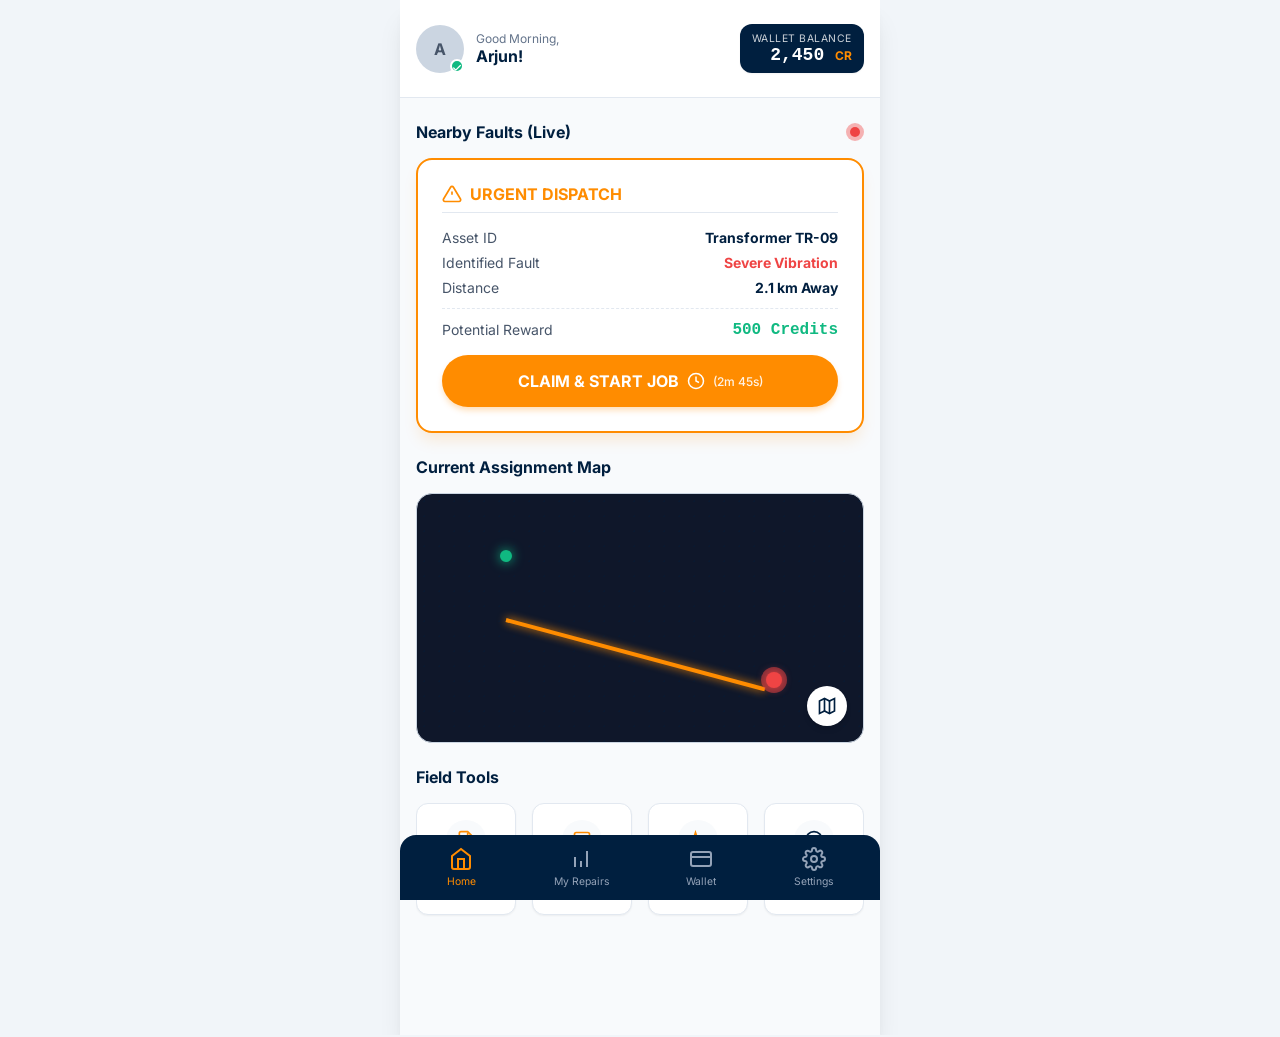
==== mechanic-app.html @ 63beb692 "Initial commit" ====
<!DOCTYPE html>
<html lang="en">
<head>
    <meta charset="UTF-8">
    <meta name="viewport" content="width=device-width, initial-scale=1.0, maximum-scale=1.0, user-scalable=no">
    <title>FixNation | Mechanic App</title>
    <link rel="preconnect" href="https://fonts.googleapis.com">
    <link rel="preconnect" href="https://fonts.gstatic.com" crossorigin>
    <link href="https://fonts.googleapis.com/css2?family=Inter:wght@300;400;500;600;700&display=swap" rel="stylesheet">
    <link rel="stylesheet" href="styles.css">
</head>
<body class="mechanic-body">

    <div class="mobile-container">
        
        <!-- Toast Container -->
        <div id="toast-container" class="toast-container"></div>

        <!-- HEADER -->
        <header class="mech-header">
            <div class="mech-profile-area">
                <div class="mech-avatar">
                    A
                    <div class="mech-badge"><svg viewBox="0 0 24 24" width="10" height="10" stroke="white" stroke-width="3" fill="none" stroke-linecap="round" stroke-linejoin="round" style="display:block; margin: 2px auto;"><polyline points="20 6 9 17 4 12"></polyline></svg></div>
                </div>
                <div class="mech-greeting">
                    <span style="font-size:0.75rem; color:var(--color-gray-500);">Good Morning,</span>
                    <strong style="color:var(--color-navy); font-size:1rem;">Arjun!</strong>
                </div>
            </div>
            
            <div class="mech-wallet">
                <span style="font-size:0.65rem; opacity:0.8; text-transform:uppercase; letter-spacing:0.05em;">Wallet Balance</span>
                <strong style="font-size:1.125rem; font-family:monospace;">2,450 <span style="font-size:0.75rem; color:var(--color-orange);">CR</span></strong>
            </div>
        </header>

        <!-- VIEW: HOME (Feed & Map) -->
        <div id="view-Home" class="app-view active">
            <!-- AVAILABLE JOBS FEED -->
            <section class="mech-section">
                <h2 class="section-title" style="display:flex; justify-content:space-between; align-items:center;">
                    Nearby Faults (Live)
                    <span class="pulse-ring" style="width:10px; height:10px; margin-right:4px;"></span>
                </h2>
                
                <!-- ALERT CARD -->
                <div class="alert-card">
                    <div style="display:flex; align-items:center; gap:0.5rem; color:var(--color-orange); font-weight:700; margin-bottom:1rem; border-bottom:1px solid var(--color-gray-200); padding-bottom:0.5rem;">
                        <svg viewBox="0 0 24 24" width="20" height="20" fill="none" stroke="currentColor" stroke-width="2"><path d="M10.29 3.86L1.82 18a2 2 0 0 0 1.71 3h16.94a2 2 0 0 0 1.71-3L13.71 3.86a2 2 0 0 0-3.42 0z"></path><line x1="12" y1="9" x2="12" y2="13"></line><line x1="12" y1="17" x2="12.01" y2="17"></line></svg>
                        URGENT DISPATCH
                    </div>

                    <div class="alert-row">
                        <span>Asset ID</span>
                        <strong>Transformer TR-09</strong>
                    </div>
                    <div class="alert-row">
                        <span>Identified Fault</span>
                        <strong style="color:#ef4444;">Severe Vibration</strong>
                    </div>
                    <div class="alert-row">
                        <span>Distance</span>
                        <strong>2.1 km Away</strong>
                    </div>
                    <div class="alert-row" style="margin-top:0.75rem; padding-top:0.75rem; border-top:1px dashed var(--color-gray-200);">
                        <span>Potential Reward</span>
                        <strong style="color:#10b981; font-size:1rem; font-family:monospace;">500 Credits</strong>
                    </div>

                    <button class="btn-cta-large" id="btn-claim">
                        <span id="claim-text">CLAIM & START JOB</span>
                        <svg viewBox="0 0 24 24" width="18" height="18" fill="none" stroke="currentColor" stroke-width="2" id="claim-icon"><circle cx="12" cy="12" r="10"></circle><polyline points="12 6 12 12 16 14"></polyline></svg>
                        <span style="font-size:0.75rem; font-weight:500; opacity:0.9;" id="job-timer">(2m 45s)</span>
                    </button>
                </div>
            </section>

            <!-- NAVIGATION & TRACKING -->
            <section class="mech-section" style="padding-top:0;">
                <h2 class="section-title">Current Assignment Map</h2>
                <div class="route-map-widget">
                    <div class="map-bg" style="position:absolute; width:100%; height:100%; background: radial-gradient(var(--color-navy) 1px, transparent 1px); background-size:15px 15px; opacity:0.3;"></div>
                    
                    <div class="route-line" id="map-route-line"></div>
                    
                    <!-- Mechanic Location -->
                    <div class="pin dot-green" id="mech-location" style="top:25%; left:20%; width:12px; height:12px; box-shadow:0 0 12px #10b981;"></div>
                    <!-- Transformer Location -->
                    <div class="pin dot-red-pulse" style="top:75%; left:80%; width:16px; height:16px;"></div>

                    <a href="https://maps.google.com/?q=28.7041,77.1025" target="_blank" class="open-maps-btn" title="Open in Google Maps">
                        <svg viewBox="0 0 24 24" width="20" height="20" fill="none" stroke="var(--color-navy)" stroke-width="2"><polygon points="3 6 9 3 15 6 21 3 21 18 15 21 9 18 3 21"></polygon><line x1="9" y1="3" x2="9" y2="18"></line><line x1="15" y1="6" x2="15" y2="21"></line></svg>
                    </a>
                </div>
            </section>

            <!-- VERIFICATION TOOLS -->
            <section class="mech-section" style="padding-top:0;">
                <h2 class="section-title">Field Tools</h2>
                <div class="tools-scroll">
                    
                    <div class="tool-item">
                        <div class="tool-icon">
                            <svg viewBox="0 0 24 24" width="20" height="20" fill="none" stroke="currentColor" stroke-width="2"><path d="M14 2H6a2 2 0 0 0-2 2v16c0 1.1.9 2 2 2h12a2 2 0 0 0 2-2V8l-6-6z"></path><path d="M14 3v5h5M16 13H8M16 17H8M10 9H8"></path></svg>
                        </div>
                        Safety<br>Checklist
                    </div>

                    <div class="tool-item">
                        <div class="tool-icon">
                            <svg viewBox="0 0 24 24" width="20" height="20" fill="none" stroke="currentColor" stroke-width="2"><rect x="3" y="3" width="18" height="18" rx="2"></rect><circle cx="8.5" cy="8.5" r="1.5"></circle><path d="M20.4 14.5L16 10 4 20"></path></svg>
                        </div>
                        Upload<br>Photo
                    </div>

                    <div class="tool-item">
                        <div class="tool-icon">
                            <svg viewBox="0 0 24 24" width="20" height="20" fill="none" stroke="currentColor" stroke-width="2"><polyline points="22 12 18 12 15 21 9 3 6 12 2 12"></polyline></svg>
                        </div>
                        Sync<br>Sensor
                    </div>

                    <div class="tool-item">
                        <div class="tool-icon" style="color:var(--color-navy);">
                            <svg viewBox="0 0 24 24" width="20" height="20" fill="none" stroke="currentColor" stroke-width="2"><circle cx="12" cy="12" r="10"></circle><path d="M9.09 9a3 3 0 0 1 5.83 1c0 2-3 3-3 3"></path><line x1="12" y1="17" x2="12.01" y2="17"></line></svg>
                        </div>
                        Live<br>Support
                    </div>

                </div>
            </section>
        </div>

        <!-- VIEW: MY REPAIRS -->
        <div id="view-Repairs" class="app-view mech-section">
            <h2 class="section-title">Repair History</h2>
            <div class="mock-history-item">
                <div class="alert-row"><strong>TR-05 Maintenance</strong> <span style="color:#10b981;">Completed</span></div>
                <div style="font-size:0.75rem; color:var(--color-gray-500); margin-top:0.5rem;">Yesterday, 2:30 PM</div>
            </div>
            <div class="mock-history-item">
                <div class="alert-row"><strong>TR-11 Calibration</strong> <span style="color:#10b981;">Completed</span></div>
                <div style="font-size:0.75rem; color:var(--color-gray-500); margin-top:0.5rem;">Oct 12, 10:15 AM</div>
            </div>
            <div style="text-align:center; padding:2rem; color:var(--color-gray-400); font-size:0.875rem;">End of history</div>
        </div>

        <!-- VIEW: WALLET -->
        <div id="view-Wallet" class="app-view mech-section">
            <h2 class="section-title">Earnings Ledger</h2>
            <div class="fin-card fin-card-navy" style="margin-bottom:1.5rem;">
                <div class="fin-title">Available Credits</div>
                <div class="fin-value">2,450</div>
                <button class="btn-pay" style="margin-top:1rem; width:100%;">REDEEM TO BANK</button>
            </div>
            <div class="alert-card" style="padding:1rem; border:1px solid var(--color-gray-200); animation:none; box-shadow:none;">
                <div class="alert-row"><span>Pending Payout</span> <strong>500 CR</strong></div>
                <div class="alert-row"><span>Total Earned (YTD)</span> <strong>14,200 CR</strong></div>
            </div>
        </div>

        <!-- VIEW: SETTINGS -->
        <div id="view-Settings" class="app-view mech-section">
            <h2 class="section-title">Account Settings</h2>
            <div style="background:white; border-radius:var(--radius-md); padding:1rem; border:1px solid var(--color-gray-200); display:flex; flex-direction:column; gap:1rem;">
                <div style="display:flex; justify-content:space-between; align-items:center;">
                    <span style="font-size:0.875rem; font-weight:600;">Push Notifications</span>
                    <input type="checkbox" checked style="width:1.25rem; height:1.25rem;">
                </div>
                <div style="display:flex; justify-content:space-between; align-items:center;">
                    <span style="font-size:0.875rem; font-weight:600;">Location Tracking (Live)</span>
                    <input type="checkbox" checked style="width:1.25rem; height:1.25rem;">
                </div>
                <a href="index.html" style="color:#ef4444; font-size:0.875rem; font-weight:600; text-decoration:none; margin-top:1rem; display:block; text-align:center;">Sign Out</a>
            </div>
        </div>

        <!-- BOTTOM NAVIGATION -->
        <nav class="bottom-nav" id="bottomNav">
            <a href="#" class="b-nav-item active" data-tab="Home">
                <svg viewBox="0 0 24 24" fill="none" stroke="currentColor" stroke-width="2"><path d="M3 9l9-7 9 7v11a2 2 0 0 1-2 2H5a2 2 0 0 1-2-2z"></path><polyline points="9 22 9 12 15 12 15 22"></polyline></svg>
                Home
            </a>
            <a href="#" class="b-nav-item" data-tab="Repairs">
                <svg viewBox="0 0 24 24" fill="none" stroke="currentColor" stroke-width="2"><path d="M12 20v-6M6 20V10M18 20V4"></path></svg>
                My Repairs
            </a>
            <a href="#" class="b-nav-item" data-tab="Wallet">
                <svg viewBox="0 0 24 24" fill="none" stroke="currentColor" stroke-width="2"><rect x="2" y="5" width="20" height="14" rx="2"></rect><line x1="2" y1="10" x2="22" y2="10"></line></svg>
                Wallet
            </a>
            <a href="#" class="b-nav-item" data-tab="Settings">
                <svg viewBox="0 0 24 24" fill="none" stroke="currentColor" stroke-width="2"><circle cx="12" cy="12" r="3"></circle><path d="M19.4 15a1.65 1.65 0 0 0 .33 1.82l.06.06a2 2 0 0 1 0 2.83 2 2 0 0 1-2.83 0l-.06-.06a1.65 1.65 0 0 0-1.82-.33 1.65 1.65 0 0 0-1 1.51V21a2 2 0 0 1-2 2 2 2 0 0 1-2-2v-.09A1.65 1.65 0 0 0 9 19.4a1.65 1.65 0 0 0-1.82.33l-.06.06a2 2 0 0 1-2.83 0 2 2 0 0 1 0-2.83l.06-.06a1.65 1.65 0 0 0 .33-1.82 1.65 1.65 0 0 0-1.51-1H3a2 2 0 0 1-2-2 2 2 0 0 1 2-2h.09A1.65 1.65 0 0 0 4.6 9a1.65 1.65 0 0 0-.33-1.82l-.06-.06a2 2 0 0 1 0-2.83 2 2 0 0 1 2.83 0l.06.06a1.65 1.65 0 0 0 1.82.33H9a1.65 1.65 0 0 0 1-1.51V3a2 2 0 0 1 2-2 2 2 0 0 1 2 2v.09a1.65 1.65 0 0 0 1 1.51 1.65 1.65 0 0 0 1.82-.33l.06-.06a2 2 0 0 1 2.83 0 2 2 0 0 1 0 2.83l-.06.06a1.65 1.65 0 0 0-.33 1.82V9a1.65 1.65 0 0 0 1.51 1H21a2 2 0 0 1 2 2 2 2 0 0 1-2 2h-.09a1.65 1.65 0 0 0-1.51 1z"></path></svg>
                Settings
            </a>
        </nav>
    </div>

    <script>
        document.addEventListener('DOMContentLoaded', () => {

            // Toast Function
            const toastContainer = document.getElementById('toast-container');
            function showToast(message, isSuccess = false) {
                const toast = document.createElement('div');
                toast.className = 'toast';
                
                const icon = isSuccess 
                    ? '<svg viewBox="0 0 24 24" width="20" height="20" fill="none" stroke="#10b981" stroke-width="2"><polyline points="20 6 9 17 4 12"></polyline></svg>'
                    : '<svg viewBox="0 0 24 24" width="20" height="20" fill="none" stroke="var(--color-orange)" stroke-width="2"><circle cx="12" cy="12" r="10"></circle><line x1="12" y1="8" x2="12" y2="12"></line><line x1="12" y1="16" x2="12.01" y2="16"></line></svg>';
                
                toast.innerHTML = icon + `<span>${message}</span>`;
                toastContainer.appendChild(toast);
                
                // Remove after 3 seconds
                setTimeout(() => {
                    toast.style.opacity = '0';
                    toast.style.transform = 'translateY(-20px)';
                    toast.style.transition = 'all 0.3s ease';
                    setTimeout(() => toast.remove(), 300);
                }, 3000);
            }
            
            // 1. Claim Job Animation Logic
            const btnClaim = document.getElementById('btn-claim');
            const alertCard = document.querySelector('.alert-card');
            const routeLine = document.getElementById('map-route-line');
            const mechDot = document.getElementById('mech-location');
            
            if(btnClaim) {
                btnClaim.addEventListener('click', () => {
                    // Stop double clicks
                    if(btnClaim.disabled) return;
                    btnClaim.disabled = true;

                    // Update Button UI
                    document.getElementById('claim-text').textContent = "EN ROUTE TO JOB";
                    document.getElementById('job-timer').style.display = 'none';
                    document.getElementById('claim-icon').innerHTML = '<circle cx="12" cy="12" r="10"></circle><polyline points="12 16 16 12 22 8"></polyline><line x1="8" y1="12" x2="12" y2="16"></line>';
                    
                    btnClaim.style.background = '#10b981';
                    btnClaim.style.boxShadow = '0 4px 6px -1px rgba(16, 185, 129, 0.3)';
                    
                    // Kill card pulse
                    alertCard.style.animation = 'none';
                    alertCard.style.borderColor = '#10b981';
                    
                    // START MAP ANIMATION
                    routeLine.classList.add('enroute');
                    mechDot.classList.add('enroute');

                    showToast('Job Dispatched! Route plotted to TR-09.', true);
                });
            }

            // 2. Field Tools (Toast interactions instead of alert)
            const toolItems = document.querySelectorAll('.tool-item');
            const toolActions = [
                'Opening Safety Checklist Module...',
                'Camera initialized. Ready for proof capture.',
                'Syncing sensor data... Connection stable.',
                'Connecting to Live Agent Support via radio...'
            ];
            
            toolItems.forEach((item, index) => {
                // Remove old inline onclicks if any just to be safe
                item.removeAttribute('onclick'); 
                item.addEventListener('click', () => {
                    showToast(toolActions[index]);
                });
            });

            // 3. View Routing (Bottom Nav)
            const navItems = document.querySelectorAll('.b-nav-item');
            const views = document.querySelectorAll('.app-view');
            
            navItems.forEach(item => {
                item.addEventListener('click', (e) => {
                    e.preventDefault();
                    
                    // Toggle Nav Icons
                    navItems.forEach(n => n.classList.remove('active'));
                    item.classList.add('active');
                    
                    // Toggle App Views
                    const tabName = item.getAttribute('data-tab');
                    views.forEach(view => {
                        view.classList.remove('active');
                        if (view.id === `view-${tabName}`) {
                            view.classList.add('active');
                        }
                    });
                });
            });
        });
    </script>
</body>
</html>
---- styles.css ----
:root {
    /* Brand Colors */
    --color-orange: #FF8C00;
    --color-orange-hover: #e07b00;
    --color-navy: #001F3F;
    --color-navy-hover: #00152a;
    
    /* Grays */
    --color-white: #ffffff;
    --color-gray-50: #f8fafc;
    --color-gray-100: #f1f5f9;
    --color-gray-200: #e2e8f0;
    --color-gray-300: #cbd5e1;
    --color-gray-400: #94a3b8;
    --color-gray-500: #64748b;
    --color-gray-600: #475569;
    --color-gray-800: #1e293b;
    --color-gray-900: #0f172a;

    /* Shadows & Effects */
    --shadow-sm: 0 1px 2px 0 rgb(0 0 0 / 0.05);
    --shadow-md: 0 4px 6px -1px rgb(0 0 0 / 0.1), 0 2px 4px -2px rgb(0 0 0 / 0.1);
    --shadow-lg: 0 10px 15px -3px rgb(0 0 0 / 0.1), 0 4px 6px -4px rgb(0 0 0 / 0.1);
    --shadow-xl: 0 20px 25px -5px rgb(0 0 0 / 0.1), 0 8px 10px -6px rgb(0 0 0 / 0.1);
    --card-shadow: 0 25px 50px -12px rgb(0 0 0 / 0.25);
    
    /* Layout */
    --radius-sm: 0.375rem;
    --radius-md: 0.5rem;
    --radius-lg: 0.75rem;
    --radius-xl: 1rem;
    --radius-2xl: 1.5rem;
}

* {
    margin: 0;
    padding: 0;
    box-sizing: border-box;
    font-family: 'Inter', -apple-system, BlinkMacSystemFont, "Segoe UI", Roboto, Helvetica, Arial, sans-serif;
}

body {
    background-color: var(--color-gray-50);
    color: var(--color-gray-800);
    min-height: 100vh;
    display: flex;
    flex-direction: column;
    overflow-x: hidden;
}

/* Base64 subtle grid background */
.background-grid {
    position: fixed;
    top: 0;
    left: 0;
    width: 100vw;
    height: 100vh;
    z-index: -1;
    opacity: 0.4;
    background-image: url("data:image/svg+xml,%3Csvg width='40' height='40' viewBox='0 0 40 40' xmlns='http://www.w3.org/2000/svg'%3E%3Cpath d='M0 0h40v40H0V0zm20 20h20v20H20V20zM0 20h20v20H0V20zM20 0h20v20H20V0zM0 0h20v20H0V0z' fill='%23e2e8f0' fill-opacity='0.4' fill-rule='evenodd'/%3E%3C/svg%3E");
    background-size: 40px 40px;
}

/* Circuit pattern overlay */
.background-grid::after {
    content: '';
    position: absolute;
    top: 0;
    left: 0;
    width: 100%;
    height: 100%;
    background: radial-gradient(circle at 15% 50%, rgba(255, 140, 0, 0.05), transparent 25%),
                radial-gradient(circle at 85% 30%, rgba(0, 31, 63, 0.05), transparent 25%);
    z-index: 0;
}

/* ======== HEADER ======== */
.header {
    display: flex;
    justify-content: space-between;
    align-items: center;
    padding: 1.5rem 3rem;
    margin-bottom: 2rem;
}

.brand {
    display: flex;
    align-items: center;
    gap: 0.75rem;
}

.brand-logo {
    width: 32px;
    height: 32px;
    color: var(--color-orange);
}

.brand-text {
    font-size: 1.5rem;
    font-weight: 700;
    color: var(--color-navy);
    letter-spacing: -0.025em;
}

.header-actions {
    display: flex;
    align-items: center;
}

.notification-badge {
    display: flex;
    align-items: center;
    gap: 0.5rem;
    background: var(--color-white);
    padding: 0.5rem 1rem;
    border-radius: 9999px;
    box-shadow: var(--shadow-sm);
    border: 1px solid var(--color-gray-200);
    font-size: 0.875rem;
    font-weight: 600;
    color: var(--color-navy);
    cursor: default;
    transition: all 0.2s ease;
}

.notification-badge:hover {
    box-shadow: var(--shadow-md);
    transform: translateY(-1px);
}

.notification-badge svg {
    width: 18px;
    height: 18px;
    color: var(--color-gray-500);
}

.badge-count {
    background: var(--color-orange);
    color: white;
    padding: 0.125rem 0.5rem;
    border-radius: 9999px;
    font-size: 0.75rem;
    font-weight: 700;
}

.hidden {
    display: none !important;
}

/* ======== MAIN CONTENT LAYER ======== */
.main-container {
    flex: 1;
    display: flex;
    align-items: center;
    justify-content: center;
    padding: 0 1rem 4rem 1rem;
}

/* ======== CARD COMPONENT ======== */
.access-card {
    background: var(--color-white);
    width: 100%;
    max-width: 480px;
    border-radius: var(--radius-2xl);
    box-shadow: var(--card-shadow);
    padding: 2.5rem;
    position: relative;
    overflow: hidden;
    border: 1px solid rgba(255, 255, 255, 0.5);
}

/* Topp decorative bar */
.access-card::before {
    content: '';
    position: absolute;
    top: 0;
    left: 0;
    width: 100%;
    height: 4px;
    background: linear-gradient(90deg, var(--color-navy) 0%, var(--color-orange) 100%);
}

/* ======== ROLE SELECTOR ======== */
.role-selector {
    display: flex;
    position: relative;
    background: var(--color-gray-100);
    border-radius: var(--radius-lg);
    padding: 0.375rem;
    margin-bottom: 2.5rem;
}

.role-selector input[type="radio"] {
    display: none;
}

.role-option {
    flex: 1;
    text-align: center;
    padding: 0.625rem 1rem;
    font-size: 0.875rem;
    font-weight: 600;
    color: var(--color-gray-500);
    cursor: pointer;
    position: relative;
    z-index: 2;
    transition: color 0.3s ease;
}

.role-selector input[type="radio"]:checked + label {
    color: var(--color-navy);
}

.role-slider {
    position: absolute;
    top: 0.375rem;
    bottom: 0.375rem;
    width: calc(50% - 0.375rem);
    background: var(--color-white);
    border-radius: var(--radius-md);
    box-shadow: var(--shadow-sm);
    z-index: 1;
    transition: transform 0.3s cubic-bezier(0.4, 0, 0.2, 1);
}

#role-admin:checked ~ .role-slider {
    transform: translateX(0);
}

#role-mechanic:checked ~ .role-slider {
    transform: translateX(100%);
}

/* ======== VIEWS ======== */
.view-section {
    display: none;
    animation: fadeIn 0.4s ease forwards;
}

.view-section.active {
    display: block;
}

@keyframes fadeIn {
    from {
        opacity: 0;
        transform: translateY(10px);
    }
    to {
        opacity: 1;
        transform: translateY(0);
    }
}

.form-header {
    margin-bottom: 2rem;
    text-align: center;
    position: relative;
}

.form-header h2 {
    font-size: 1.5rem;
    font-weight: 700;
    color: var(--color-navy);
    margin-bottom: 0.5rem;
}

.form-header p {
    font-size: 0.875rem;
    color: var(--color-gray-500);
}

.btn-back {
    position: absolute;
    left: -0.5rem;
    top: 0;
    background: none;
    border: none;
    color: var(--color-gray-400);
    cursor: pointer;
    padding: 0.5rem;
    border-radius: var(--radius-md);
    transition: all 0.2s;
}

.btn-back:hover {
    background: var(--color-gray-100);
    color: var(--color-gray-700);
}

.btn-back svg {
    width: 20px;
    height: 20px;
}

/* ======== FORMS ======== */
.auth-form {
    display: flex;
    flex-direction: column;
    gap: 1.25rem;
}

.input-group {
    display: flex;
    flex-direction: column;
    gap: 0.375rem;
}

.input-row {
    display: flex;
    gap: 1rem;
}

.input-row .input-group {
    flex: 1;
}

label {
    font-size: 0.8125rem;
    font-weight: 600;
    color: var(--color-gray-700);
}

input[type="text"],
input[type="password"],
input[type="tel"] {
    width: 100%;
    padding: 0.75rem 1rem;
    border: 1px solid var(--color-gray-300);
    border-radius: var(--radius-md);
    font-size: 0.875rem;
    color: var(--color-gray-900);
    background: var(--color-white);
    transition: all 0.2s ease;
    outline: none;
}

input:focus {
    border-color: var(--color-orange);
    box-shadow: 0 0 0 3px rgba(255, 140, 0, 0.15);
}

input::placeholder {
    color: var(--color-gray-400);
}

.input-wrapper {
    position: relative;
    display: flex;
    align-items: center;
}

.input-icon {
    position: absolute;
    left: 1rem;
    width: 18px;
    height: 18px;
    color: var(--color-gray-400);
    pointer-events: none;
}

.input-wrapper input {
    padding-left: 2.75rem;
}

.form-options {
    display: flex;
    justify-content: space-between;
    align-items: center;
    margin-top: -0.25rem;
}

.text-link {
    font-size: 0.8125rem;
    font-weight: 500;
    color: var(--color-navy);
    text-decoration: none;
    transition: color 0.2s;
}

.text-link:hover {
    color: var(--color-orange);
    text-decoration: underline;
}

/* ======== BUTTONS ======== */
.btn-primary, .btn-secondary {
    width: 100%;
    padding: 0.875rem 1.5rem;
    border: none;
    border-radius: var(--radius-md);
    font-size: 1rem;
    font-weight: 600;
    cursor: pointer;
    transition: all 0.2s ease;
    display: flex;
    justify-content: center;
    align-items: center;
    outline: none;
    margin-top: 0.5rem;
}

.btn-primary {
    background-color: var(--color-orange);
    color: var(--color-white);
    box-shadow: 0 4px 6px -1px rgba(255, 140, 0, 0.2), 0 2px 4px -1px rgba(255, 140, 0, 0.1);
}

.btn-primary:hover, .btn-primary:focus {
    background-color: var(--color-orange-hover);
    transform: translateY(-1px);
    box-shadow: 0 6px 8px -1px rgba(255, 140, 0, 0.25), 0 4px 6px -1px rgba(255, 140, 0, 0.15);
}

.btn-secondary {
    background-color: var(--color-navy);
    color: var(--color-white);
    box-shadow: 0 4px 6px -1px rgba(0, 31, 63, 0.2), 0 2px 4px -1px rgba(0, 31, 63, 0.1);
}

.btn-secondary:hover, .btn-secondary:focus {
    background-color: var(--color-navy-hover);
    transform: translateY(-1px);
    box-shadow: 0 6px 8px -1px rgba(0, 31, 63, 0.25), 0 4px 6px -1px rgba(0, 31, 63, 0.15);
}

/* ======== NEW HERE SECTION ======== */
.new-here-section {
    margin-top: 2rem;
    text-align: center;
}

.divider {
    position: relative;
    text-align: center;
    margin-bottom: 1.5rem;
}

.divider::before {
    content: "";
    position: absolute;
    top: 50%;
    left: 0;
    width: 100%;
    height: 1px;
    background-color: var(--color-gray-200);
}

.divider span {
    position: relative;
    padding: 0 1rem;
    background-color: var(--color-white);
    color: var(--color-gray-500);
    font-size: 0.8125rem;
    font-weight: 500;
}

.btn-text {
    background: none;
    border: none;
    color: var(--color-navy);
    font-size: 0.875rem;
    font-weight: 600;
    cursor: pointer;
    transition: color 0.2s;
}

.btn-text:hover {
    color: var(--color-orange);
    text-decoration: underline;
}

/* ======== UPLOAD ZONE ======== */
.upload-zone {
    border: 2px dashed var(--color-gray-300);
    border-radius: var(--radius-md);
    padding: 1.5rem 1rem;
    text-align: center;
    background-color: var(--color-gray-50);
    position: relative;
    transition: all 0.2s ease;
    cursor: pointer;
}

.upload-zone:hover, .upload-zone.dragover {
    border-color: var(--color-orange);
    background-color: rgba(255, 140, 0, 0.02);
}

.upload-icon {
    width: 24px;
    height: 24px;
    color: var(--color-gray-400);
    margin-bottom: 0.5rem;
}

.upload-zone:hover .upload-icon {
    color: var(--color-orange);
}

.upload-text {
    font-size: 0.875rem;
    color: var(--color-gray-700);
    margin-bottom: 0.25rem;
}

.browse-link {
    color: var(--color-orange);
    font-weight: 600;
}

.upload-hint {
    font-size: 0.75rem;
    color: var(--color-gray-500);
}

.file-input {
    position: absolute;
    top: 0;
    left: 0;
    width: 100%;
    height: 100%;
    opacity: 0;
    cursor: pointer;
}

.file-list {
    list-style: none;
    margin-top: 0.5rem;
    padding: 0;
    display: flex;
    flex-direction: column;
    gap: 0.5rem;
}

.file-item {
    display: flex;
    align-items: center;
    justify-content: space-between;
    padding: 0.5rem 0.75rem;
    background-color: var(--color-gray-50);
    border: 1px solid var(--color-gray-200);
    border-radius: var(--radius-sm);
    font-size: 0.8125rem;
    color: var(--color-gray-700);
}

.file-item-remove {
    background: none;
    border: none;
    color: var(--color-gray-400);
    cursor: pointer;
}

.file-item-remove:hover {
    color: #ef4444; /* red */
}

/* ======== VERIFICATION BADGE ======== */
.verification-badge {
    display: flex;
    align-items: center;
    justify-content: center;
    gap: 0.5rem;
    background-color: rgba(0, 31, 63, 0.05);
    border-radius: var(--radius-sm);
    padding: 0.75rem;
    color: var(--color-navy);
    font-size: 0.8125rem;
    font-weight: 600;
}

.verification-badge svg {
    width: 16px;
    height: 16px;
    color: var(--color-navy);
}

/* RESPONSIVE */
@media (max-width: 640px) {
    .header {
        padding: 1rem;
        flex-direction: column;
        gap: 1rem;
    }
    
    .access-card {
        padding: 2rem 1.5rem;
        border-radius: var(--radius-xl);
    }
    
    .input-row {
        flex-direction: column;
        gap: 1.25rem;
    }
}

/* =========================================
   DASHBOARD SPECIFIC STYLES
   ========================================= */

.dashboard-body {
    display: flex;
    flex-direction: row;
    height: 100vh;
    overflow: hidden;
    background-color: var(--color-gray-100);
}

/* SIDEBAR */
.sidebar {
    width: 260px;
    background-color: var(--color-navy);
    color: var(--color-white);
    display: flex;
    flex-direction: column;
    flex-shrink: 0;
    z-index: 100;
}

.sidebar-brand {
    padding: 1.5rem;
    display: flex;
    align-items: center;
    gap: 0.75rem;
    border-bottom: 1px solid rgba(255, 255, 255, 0.1);
}

.sidebar-brand .brand-logo {
    color: var(--color-orange);
    width: 28px;
    height: 28px;
}

.brand-titles {
    display: flex;
    flex-direction: column;
}

.brand-titles .brand-text {
    font-size: 1.25rem;
    font-weight: 700;
    color: var(--color-white);
    line-height: 1.2;
}

.brand-titles .brand-sub {
    font-size: 0.7rem;
    font-weight: 500;
    color: var(--color-gray-400);
    text-transform: uppercase;
    letter-spacing: 0.05em;
}

.sidebar-nav {
    display: flex;
    flex-direction: column;
    padding: 1rem 0;
    flex: 1;
    overflow-y: auto;
}

.nav-item {
    display: flex;
    align-items: center;
    gap: 0.75rem;
    padding: 0.875rem 1.5rem;
    color: var(--color-gray-300);
    text-decoration: none;
    font-size: 0.875rem;
    font-weight: 500;
    transition: all 0.2s;
    border-left: 3px solid transparent;
}

.nav-item svg {
    width: 20px;
    height: 20px;
    opacity: 0.7;
}

.nav-item:hover {
    background-color: rgba(255, 255, 255, 0.05);
    color: var(--color-white);
}

.nav-item.active {
    background-color: rgba(255, 140, 0, 0.1);
    color: var(--color-white);
    border-left-color: var(--color-orange);
}

.nav-item.active svg {
    color: var(--color-orange);
    opacity: 1;
}

.nav-badge {
    margin-left: auto;
    background-color: var(--color-orange);
    color: var(--color-white);
    font-size: 0.7rem;
    font-weight: 700;
    padding: 0.125rem 0.5rem;
    border-radius: 9999px;
}

/* MAIN CONTENT */
.main-content {
    flex: 1;
    display: flex;
    flex-direction: column;
    overflow: hidden;
}

/* DASHBOARD HEADER */
.dash-header {
    height: 72px;
    background-color: var(--color-white);
    border-bottom: 1px solid var(--color-gray-200);
    display: flex;
    justify-content: space-between;
    align-items: center;
    padding: 0 2rem;
    flex-shrink: 0;
}

.search-bar {
    display: flex;
    align-items: center;
    gap: 0.5rem;
    background-color: var(--color-gray-100);
    padding: 0.5rem 1rem;
    border-radius: var(--radius-md);
    width: 320px;
}

.search-bar svg {
    width: 18px;
    height: 18px;
    color: var(--color-gray-500);
}

.search-bar input {
    border: none;
    background: transparent;
    width: 100%;
    outline: none;
    font-size: 0.875rem;
    color: var(--color-gray-900);
    padding: 0;
}

.header-tools {
    display: flex;
    align-items: center;
    gap: 1.5rem;
}

.dash-bell {
    position: relative;
    cursor: pointer;
    color: var(--color-gray-600);
}

.dash-bell svg {
    width: 20px;
    height: 20px;
}

.bell-dot {
    position: absolute;
    top: -2px;
    right: -2px;
    width: 8px;
    height: 8px;
    background-color: #ef4444;
    border-radius: 50%;
    border: 2px solid var(--color-white);
}

.admin-profile {
    display: flex;
    align-items: center;
    gap: 0.75rem;
    cursor: pointer;
}

.profile-icon {
    width: 32px;
    height: 32px;
    background-color: var(--color-orange);
    color: white;
    border-radius: 50%;
    display: flex;
    align-items: center;
    justify-content: center;
    font-weight: 700;
    font-size: 0.875rem;
}

.profile-name {
    font-size: 0.875rem;
    font-weight: 600;
    color: var(--color-navy);
}

/* SCROLL AREA */
.dashboard-scroll-area {
    flex: 1;
    overflow-y: auto;
    padding: 1.5rem 2rem;
    display: flex;
    flex-direction: column;
    gap: 1.5rem;
}

/* KPI GRID */
.kpi-grid {
    display: grid;
    grid-template-columns: repeat(4, 1fr);
    gap: 1.5rem;
}

.kpi-card {
    background-color: var(--color-white);
    border-radius: var(--radius-lg);
    padding: 1.5rem;
    box-shadow: var(--shadow-sm);
    border: 1px solid var(--color-gray-200);
    display: flex;
    flex-direction: column;
    justify-content: space-between;
}

.kpi-title {
    font-size: 0.875rem;
    font-weight: 600;
    color: var(--color-gray-500);
    margin-bottom: 0.75rem;
}

.kpi-value {
    font-size: 2rem;
    font-weight: 700;
    color: var(--color-navy);
    display: flex;
    align-items: baseline;
    gap: 0.75rem;
}

.kpi-trend {
    font-size: 0.75rem;
    font-weight: 600;
    color: #10b981;
    display: flex;
    align-items: center;
    gap: 0.25rem;
}

.kpi-trend svg {
    width: 14px;
    height: 14px;
}

.alert-kpi .kpi-value {
    color: #ef4444;
    position: relative;
    display: flex;
    align-items: center;
    gap: 0.5rem;
}

.pulse-ring {
    position: relative;
    width: 14px;
    height: 14px;
    background-color: #ef4444;
    border-radius: 50%;
    z-index: 2;
}

.pulse-ring::after {
    content: '';
    position: absolute;
    top: -4px;
    left: -4px;
    right: -4px;
    bottom: -4px;
    background-color: rgba(239, 68, 68, 0.4);
    border-radius: 50%;
    animation: pulse 1.5s infinite ease-out;
    z-index: 1;
}

@keyframes pulse {
    0% { transform: scale(0.8); opacity: 1; }
    100% { transform: scale(2.5); opacity: 0; }
}

/* INTEL PANEL (MAP & CHART) */
.intel-panel {
    display: grid;
    grid-template-columns: 1fr 1fr;
    gap: 1.5rem;
}

.card-panel {
    background-color: var(--color-white);
    border-radius: var(--radius-lg);
    box-shadow: var(--shadow-sm);
    border: 1px solid var(--color-gray-200);
    padding: 1.5rem;
    display: flex;
    flex-direction: column;
}

.card-panel h3 {
    font-size: 1rem;
    font-weight: 600;
    color: var(--color-navy);
    margin-bottom: 1.25rem;
}

.chart-wrapper {
    flex: 1;
    position: relative;
    min-height: 250px;
}

/* LIVE GRID MAP MOCK */
.mock-map {
    background-color: #0f172a; /* very dark blue */
    border-radius: var(--radius-md);
    flex: 1;
    min-height: 250px;
    position: relative;
    overflow: hidden;
    border: 1px solid #1e293b;
}

.map-bg {
    position: absolute;
    top: 0; left: 0; width: 100%; height: 100%;
    opacity: 0.15;
    background-image: 
        linear-gradient(rgba(255,255,255,0.2) 1px, transparent 1px),
        linear-gradient(90deg, rgba(255,255,255,0.2) 1px, transparent 1px);
    background-size: 20px 20px;
}

.pin {
    position: absolute;
    transform: translate(-50%, -50%);
}

.dot-green {
    width: 8px;
    height: 8px;
    background-color: #10b981;
    border-radius: 50%;
    box-shadow: 0 0 8px #10b981;
}

.pin-orange {
    color: var(--color-orange);
    width: 24px;
    height: 24px;
    filter: drop-shadow(0 0 4px rgba(255, 140, 0, 0.8));
}

.dot-red-pulse {
    width: 10px;
    height: 10px;
    background-color: #ef4444;
    border-radius: 50%;
    box-shadow: 0 0 10px #ef4444;
}
.dot-red-pulse::after {
    content: '';
    position: absolute;
    top: -5px; left: -5px; right: -5px; bottom: -5px;
    background-color: rgba(239, 68, 68, 0.5);
    border-radius: 50%;
    animation: pulse 1.5s infinite;
}

/* ACTION GRID (TABLE & FEED) */
.action-grid {
    display: grid;
    grid-template-columns: 2fr 1fr;
    gap: 1.5rem;
}

/* TABLE */
.table-responsive {
    overflow-x: auto;
}

.data-table {
    width: 100%;
    border-collapse: collapse;
}

.data-table th, .data-table td {
    padding: 0.875rem 1rem;
    text-align: left;
    border-bottom: 1px solid var(--color-gray-200);
}

.data-table th {
    font-size: 0.75rem;
    font-weight: 600;
    text-transform: uppercase;
    color: var(--color-gray-500);
    letter-spacing: 0.05em;
    background-color: var(--color-gray-50);
}

.data-table td {
    font-size: 0.875rem;
    color: var(--color-gray-800);
}

.tbl-link {
    color: var(--color-navy);
    font-weight: 500;
    text-decoration: none;
}
.tbl-link:hover { text-decoration: underline; }

.tbl-actions {
    display: flex;
    gap: 0.5rem;
}

.btn-approve, .btn-reject {
    padding: 0.375rem 0.75rem;
    border: none;
    border-radius: var(--radius-sm);
    font-size: 0.75rem;
    font-weight: 600;
    cursor: pointer;
    transition: all 0.2s;
}

.btn-approve {
    background-color: rgba(16, 185, 129, 0.1);
    color: #10b981;
}
.btn-approve:hover { background-color: rgba(16, 185, 129, 0.2); }

.btn-reject {
    background-color: rgba(239, 68, 68, 0.1);
    color: #ef4444;
}
.btn-reject:hover { background-color: rgba(239, 68, 68, 0.2); }

/* FEED */
.feed-list {
    display: flex;
    flex-direction: column;
    gap: 1.25rem;
}

.feed-item {
    display: flex;
    gap: 1rem;
}

.feed-icon {
    width: 32px;
    height: 32px;
    border-radius: 50%;
    display: flex;
    align-items: center;
    justify-content: center;
    flex-shrink: 0;
}

.feed-icon svg { width: 16px; height: 16px; }

.feed-icon.orange { background-color: rgba(255, 140, 0, 0.1); color: var(--color-orange); }
.feed-icon.green { background-color: rgba(16, 185, 129, 0.1); color: #10b981; }
.feed-icon.red { background-color: rgba(239, 68, 68, 0.1); color: #ef4444; }

.feed-content p {
    font-size: 0.875rem;
    color: var(--color-gray-800);
    margin-bottom: 0.25rem;
    line-height: 1.4;
}

.feed-time {
    font-size: 0.75rem;
    color: var(--color-gray-500);
}

@media (max-width: 1024px) {
    .kpi-grid { grid-template-columns: repeat(2, 1fr); }
    .intel-panel { grid-template-columns: 1fr; }
    .action-grid { grid-template-columns: 1fr; }
}

/* =========================================
   FINANCIAL TREASURY (FINTECH) STYLES
   ========================================= */

.treasury-grid {
    display: grid;
    grid-template-columns: 1fr 1fr 1fr;
    gap: 1.5rem;
    margin-bottom: 2rem;
}

.fin-card {
    border-radius: var(--radius-xl);
    padding: 1.75rem;
    position: relative;
    overflow: hidden;
    display: flex;
    flex-direction: column;
    justify-content: space-between;
}

.fin-card-navy {
    background: linear-gradient(135deg, var(--color-navy) 0%, #000c1f 100%);
    color: white;
    box-shadow: 0 10px 25px rgba(0, 31, 63, 0.4);
    border: 1px solid rgba(255,255,255,0.1);
}

.fin-card-orange {
    background: linear-gradient(135deg, var(--color-orange) 0%, #d47000 100%);
    color: white;
    box-shadow: 0 10px 25px rgba(255, 140, 0, 0.4);
    border: 1px solid rgba(255,255,255,0.2);
}

.fin-card-reserve {
    background: white;
    color: var(--color-navy);
    box-shadow: var(--shadow-md);
    border: 1px solid var(--color-gray-200);
}

.fin-title {
    font-size: 0.875rem;
    font-weight: 500;
    opacity: 0.9;
    text-transform: uppercase;
    letter-spacing: 0.05em;
    margin-bottom: 1rem;
}

.fin-value {
    font-size: 2.5rem;
    font-weight: 700;
    line-height: 1.1;
    font-family: monospace; /* Gives it a fintech numbers look */
    letter-spacing: -0.05em;
}

.fin-value .currency {
    font-size: 1.5rem;
    font-weight: 500;
    margin-right: 0.25rem;
    vertical-align: top;
}

.treasury-mid-grid {
    display: grid;
    grid-template-columns: 1.5fr 1fr;
    gap: 1.5rem;
    margin-bottom: 2rem;
}

.rate-card-table {
    width: 100%;
    border-collapse: separate;
    border-spacing: 0 0.5rem;
}

.rate-card-table th {
    text-align: left;
    font-size: 0.75rem;
    text-transform: uppercase;
    color: var(--color-gray-500);
    padding: 0 1rem 0.5rem 1rem;
    border-bottom: 1px solid var(--color-gray-200);
}

.rate-card-table td {
    background: var(--color-gray-50);
    padding: 1rem;
    font-size: 0.875rem;
    font-weight: 600;
    color: var(--color-navy);
}

.rate-card-table tr td:first-child { border-radius: var(--radius-md) 0 0 var(--radius-md); }
.rate-card-table tr td:last-child { border-radius: 0 var(--radius-md) var(--radius-md) 0; text-align: right; font-family: monospace; font-size: 1rem; color: var(--color-orange); }

.savings-counter {
    background: rgba(16, 185, 129, 0.1);
    border: 1px solid rgba(16, 185, 129, 0.3);
    border-radius: var(--radius-lg);
    padding: 1.5rem;
    text-align: center;
    margin-top: 1.5rem;
}

.savings-label {
    font-size: 0.75rem;
    font-weight: 600;
    color: #059669;
    text-transform: uppercase;
    margin-bottom: 0.5rem;
}

.savings-amount {
    font-size: 2.25rem;
    font-weight: 700;
    color: #10b981;
    font-family: monospace;
}

.btn-pay {
    background: linear-gradient(135deg, #10b981 0%, #059669 100%);
    color: white;
    border: none;
    font-weight: 700;
    padding: 0.5rem 1rem;
    border-radius: var(--radius-sm);
    box-shadow: 0 4px 6px -1px rgba(16, 185, 129, 0.4);
    cursor: pointer;
    transition: all 0.2s;
    text-transform: uppercase;
    font-size: 0.75rem;
    letter-spacing: 0.05em;
}

.btn-pay:hover {
    transform: translateY(-2px);
    box-shadow: 0 6px 8px -1px rgba(16, 185, 129, 0.5);
}

.btn-pay:active {
    transform: translateY(0);
}

/* =========================================
   MECHANIC APP (MOBILE FIRST) STYLES
   ========================================= */

.mechanic-body {
    background-color: var(--color-gray-100);
}

.mobile-container {
    max-width: 480px;
    margin: 0 auto;
    background-color: var(--color-gray-50);
    min-height: 100vh;
    box-shadow: var(--shadow-xl);
    position: relative;
    padding-bottom: 80px; /* space for bottom nav */
    display: flex;
    flex-direction: column;
}

.mech-header {
    background: var(--color-white);
    padding: 1.5rem 1rem;
    display: flex;
    justify-content: space-between;
    align-items: center;
    border-bottom: 1px solid var(--color-gray-200);
    position: sticky;
    top: 0;
    z-index: 50;
}

.mech-profile-area {
    display: flex;
    align-items: center;
    gap: 0.75rem;
}

.mech-avatar {
    width: 48px;
    height: 48px;
    border-radius: 50%;
    background: var(--color-gray-300);
    display: flex;
    align-items: center;
    justify-content: center;
    font-weight: bold;
    color: var(--color-gray-600);
    position: relative;
}

.mech-badge {
    position: absolute;
    bottom: 0;
    right: 0;
    width: 14px;
    height: 14px;
    background: #10b981;
    border-radius: 50%;
    border: 2px solid white;
}

.mech-greeting {
    display: flex;
    flex-direction: column;
}

.mech-wallet {
    background: var(--color-navy);
    color: white;
    padding: 0.5rem 0.75rem;
    border-radius: var(--radius-lg);
    display: flex;
    flex-direction: column;
    align-items: flex-end;
    box-shadow: var(--shadow-sm);
}

.mech-section {
    padding: 1.5rem 1rem;
}

.section-title {
    font-size: 1rem;
    font-weight: 700;
    color: var(--color-navy);
    margin-bottom: 1rem;
}

/* Alert Card */
.alert-card {
    background: white;
    border-radius: var(--radius-xl);
    padding: 1.5rem;
    border: 2px solid var(--color-orange);
    animation: borderPulse 2s infinite ease-in-out;
    box-shadow: 0 10px 15px -3px rgba(255, 140, 0, 0.15);
}

@keyframes borderPulse {
    0% { border-color: rgba(255,140,0,0.5); box-shadow: 0 0 0 0 rgba(255,140,0,0.4); }
    50% { border-color: rgba(255,140,0,1); box-shadow: 0 0 0 10px rgba(255,140,0,0); }
    100% { border-color: rgba(255,140,0,0.5); box-shadow: 0 0 0 0 rgba(255,140,0,0); }
}

.alert-row {
    display: flex;
    justify-content: space-between;
    margin-bottom: 0.5rem;
    font-size: 0.875rem;
}

.alert-row strong { color: var(--color-navy); }
.alert-row span { color: var(--color-gray-600); }

.btn-cta-large {
    width: 100%;
    background: var(--color-orange);
    color: white;
    padding: 1rem;
    border-radius: 999px;
    font-weight: 700;
    border: none;
    font-size: 1rem;
    margin-top: 1rem;
    display: flex;
    align-items: center;
    justify-content: center;
    gap: 0.5rem;
    cursor: pointer;
    box-shadow: 0 4px 6px -1px rgba(255, 140, 0, 0.3);
}

.btn-cta-large:active {
    transform: scale(0.98);
}

/* Rapid Map Widget */
.route-map-widget {
    background: #0f172a;
    border-radius: var(--radius-xl);
    height: 250px;
    position: relative;
    overflow: hidden;
    border: 1px solid var(--color-gray-300);
}

.route-line {
    position: absolute;
    top: 50%; left: 20%;
    width: 60%; height: 4px;
    background: var(--color-orange);
    transform: rotate(15deg);
    box-shadow: 0 0 8px var(--color-orange);
}

.open-maps-btn {
    position: absolute;
    bottom: 1rem; right: 1rem;
    background: white;
    width: 40px; height: 40px;
    border-radius: 50%;
    display: flex; align-items: center; justify-content: center;
    box-shadow: var(--shadow-md);
    cursor: pointer;
}

/* Tools Scroll */
.tools-scroll {
    display: flex;
    gap: 1rem;
    overflow-x: auto;
    padding-bottom: 1rem;
    scrollbar-width: none;
}
.tools-scroll::-webkit-scrollbar { display: none; }

.tool-item {
    background: white;
    min-width: 100px;
    padding: 1rem;
    border-radius: var(--radius-lg);
    display: flex;
    flex-direction: column;
    align-items: center;
    gap: 0.5rem;
    text-align: center;
    font-size: 0.75rem;
    font-weight: 600;
    color: var(--color-navy);
    border: 1px solid var(--color-gray-200);
    box-shadow: var(--shadow-sm);
    flex-shrink: 0;
}

.tool-icon {
    width: 40px; height: 40px;
    background: var(--color-gray-50);
    border-radius: 50%;
    display: flex; align-items: center; justify-content: center;
    color: var(--color-orange);
}

/* Bottom Nav */
.bottom-nav {
    position: fixed;
    bottom: 0;
    left: 50%;
    transform: translateX(-50%);
    width: 100%;
    max-width: 480px;
    background: var(--color-navy);
    display: flex;
    justify-content: space-around;
    padding: 0.75rem 0.5rem;
    border-radius: var(--radius-xl) var(--radius-xl) 0 0;
    z-index: 100;
}

.b-nav-item {
    display: flex;
    flex-direction: column;
    align-items: center;
    color: var(--color-gray-400);
    font-size: 0.65rem;
    gap: 0.25rem;
    cursor: pointer;
    text-decoration: none;
}

.b-nav-item.active {
    color: var(--color-orange);
}

.b-nav-item svg {
    width: 24px; height: 24px;
}

/* APP VIEWS & TOASTS */
.app-view {
    display: none;
    animation: fadeIn 0.3s ease;
}
.app-view.active {
    display: block;
}

.toast-container {
    position: fixed;
    top: 20px;
    left: 50%;
    transform: translateX(-50%);
    z-index: 1000;
    display: flex;
    flex-direction: column;
    gap: 10px;
    width: 90%;
    max-width: 400px;
}
.toast {
    background: var(--color-navy);
    color: white;
    padding: 1rem;
    border-radius: var(--radius-md);
    box-shadow: var(--shadow-lg);
    font-size: 0.875rem;
    font-weight: 500;
    display: flex;
    align-items: center;
    gap: 0.75rem;
    animation: slideDown 0.3s ease forwards;
}
@keyframes slideDown {
    from { transform: translateY(-20px); opacity: 0; }
    to { transform: translateY(0); opacity: 1; }
}

/* ENROUTE ANIMATIONS */
.dot-green.enroute {
    animation: moveDot 4s forwards cubic-bezier(0.4, 0, 0.2, 1);
}
@keyframes moveDot {
    0% { top: 25%; left: 20%; }
    100% { top: 75%; left: 80%; box-shadow: 0 0 12px #ef4444; background-color: white; }
}

.route-line {
    transform-origin: left center;
}
.route-line.enroute {
    background: #10b981;
    box-shadow: 0 0 8px #10b981;
}

/* MOCK VIEW STYLES */
.mock-history-item {
    background: white;
    padding: 1rem;
    border-radius: var(--radius-md);
    margin-bottom: 1rem;
    border: 1px solid var(--color-gray-200);
}
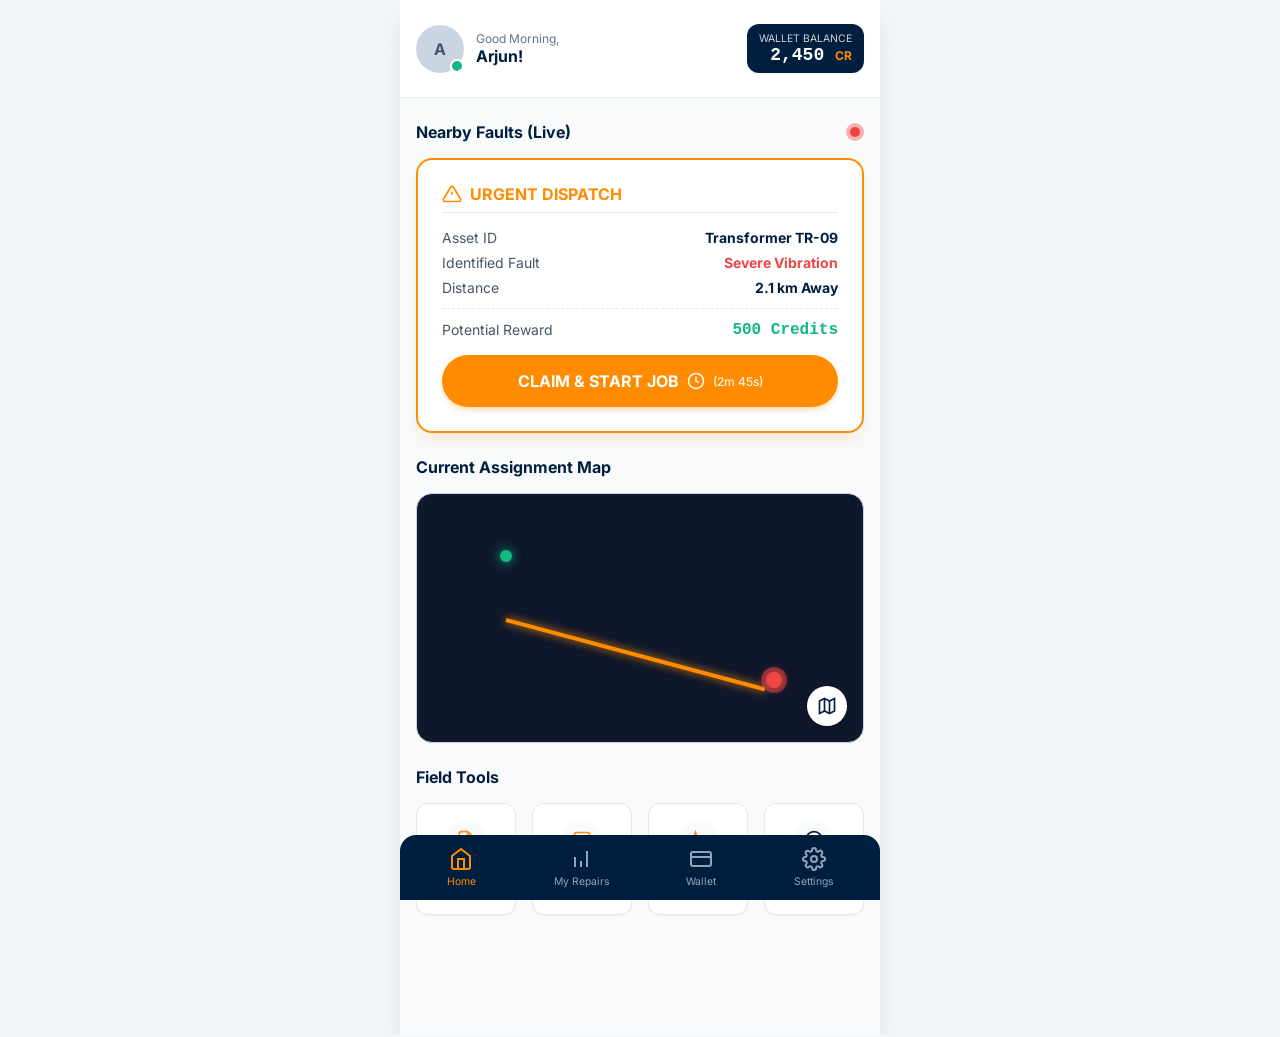
==== commit bff96ec3: "Added new feature" ====
--- a/mechanic-app.html
+++ b/mechanic-app.html
@@ -16,13 +16,50 @@
         <!-- Toast Container -->
         <div id="toast-container" class="toast-container"></div>
 
+        <!-- MODALS -->
+
+        <!-- 1. Safety Checklist Modal -->
+        <div id="modal-checklist" class="modal-overlay">
+            <div class="modal-content">
+                <div class="modal-header">
+                    <h3 style="color:var(--color-navy); font-size:1.125rem;">Safety Checklist</h3>
+                    <button class="modal-close" onclick="closeModal('modal-checklist')"><svg viewBox="0 0 24 24" width="24" height="24" fill="none" stroke="currentColor" stroke-width="2"><line x1="18" y1="6" x2="6" y2="18"></line><line x1="6" y1="6" x2="18" y2="18"></line></svg></button>
+                </div>
+                <div style="margin-bottom:1.5rem;">
+                    <label class="check-item"><input type="checkbox" class="safety-chk"> <span>Hard Hat & Safety Visor</span></label>
+                    <label class="check-item"><input type="checkbox" class="safety-chk"> <span>Insulated Safety Gloves (Class 2)</span></label>
+                    <label class="check-item"><input type="checkbox" class="safety-chk"> <span>Arc-Flash Protective Suit</span></label>
+                    <label class="check-item" style="border-bottom:none;"><input type="checkbox" class="safety-chk"> <span>Voltage Detector Verified</span></label>
+                </div>
+                <button class="btn-pay" id="btn-submit-safety" style="width:100%; opacity:0.5;" disabled>CONFIRM SAFETY GEAR</button>
+            </div>
+        </div>
+
+        <!-- 2. Hidden File Input for Upload Photo -->
+        <input type="file" id="camera-input" accept="image/*" capture="environment" style="display:none;">
+
+        <!-- 3. Live Support Chat Modal -->
+        <div id="modal-chat" class="modal-overlay">
+            <div class="modal-content">
+                <div class="modal-header">
+                    <h3 style="color:var(--color-navy); font-size:1.125rem;">Live Support</h3>
+                    <button class="modal-close" onclick="closeModal('modal-chat')"><svg viewBox="0 0 24 24" width="24" height="24" fill="none" stroke="currentColor" stroke-width="2"><line x1="18" y1="6" x2="6" y2="18"></line><line x1="6" y1="6" x2="18" y2="18"></line></svg></button>
+                </div>
+                <div class="chat-box" id="chat-box">
+                    <div class="chat-msg agent">Hello Arjun, this is Cmd Center. Do you need dispatch assistance?</div>
+                </div>
+                <div class="chat-input-row">
+                    <input type="text" id="chat-input" class="chat-input" placeholder="Type a message...">
+                    <button class="chat-send" id="btn-chat-send"><svg viewBox="0 0 24 24" width="18" height="18" fill="none" stroke="currentColor" stroke-width="2"><line x1="22" y1="2" x2="11" y2="13"></line><polygon points="22 2 15 22 11 13 2 9 22 2"></polygon></svg></button>
+                </div>
+            </div>
+        </div>
+
+
         <!-- HEADER -->
         <header class="mech-header">
             <div class="mech-profile-area">
-                <div class="mech-avatar">
-                    A
-                    <div class="mech-badge"><svg viewBox="0 0 24 24" width="10" height="10" stroke="white" stroke-width="3" fill="none" stroke-linecap="round" stroke-linejoin="round" style="display:block; margin: 2px auto;"><polyline points="20 6 9 17 4 12"></polyline></svg></div>
-                </div>
+                <div class="mech-avatar">A<div class="mech-badge"><svg viewBox="0 0 24 24" stroke="white" stroke-width="3" fill="none"><polyline points="20 6 9 17 4 12"></polyline></svg></div></div>
                 <div class="mech-greeting">
                     <span style="font-size:0.75rem; color:var(--color-gray-500);">Good Morning,</span>
                     <strong style="color:var(--color-navy); font-size:1rem;">Arjun!</strong>
@@ -30,7 +67,7 @@
             </div>
             
             <div class="mech-wallet">
-                <span style="font-size:0.65rem; opacity:0.8; text-transform:uppercase; letter-spacing:0.05em;">Wallet Balance</span>
+                <span style="font-size:0.65rem; opacity:0.8; text-transform:uppercase;">Wallet Balance</span>
                 <strong style="font-size:1.125rem; font-family:monospace;">2,450 <span style="font-size:0.75rem; color:var(--color-orange);">CR</span></strong>
             </div>
         </header>
@@ -44,25 +81,15 @@
                     <span class="pulse-ring" style="width:10px; height:10px; margin-right:4px;"></span>
                 </h2>
                 
-                <!-- ALERT CARD -->
                 <div class="alert-card">
                     <div style="display:flex; align-items:center; gap:0.5rem; color:var(--color-orange); font-weight:700; margin-bottom:1rem; border-bottom:1px solid var(--color-gray-200); padding-bottom:0.5rem;">
                         <svg viewBox="0 0 24 24" width="20" height="20" fill="none" stroke="currentColor" stroke-width="2"><path d="M10.29 3.86L1.82 18a2 2 0 0 0 1.71 3h16.94a2 2 0 0 0 1.71-3L13.71 3.86a2 2 0 0 0-3.42 0z"></path><line x1="12" y1="9" x2="12" y2="13"></line><line x1="12" y1="17" x2="12.01" y2="17"></line></svg>
                         URGENT DISPATCH
                     </div>
 
-                    <div class="alert-row">
-                        <span>Asset ID</span>
-                        <strong>Transformer TR-09</strong>
-                    </div>
-                    <div class="alert-row">
-                        <span>Identified Fault</span>
-                        <strong style="color:#ef4444;">Severe Vibration</strong>
-                    </div>
-                    <div class="alert-row">
-                        <span>Distance</span>
-                        <strong>2.1 km Away</strong>
-                    </div>
+                    <div class="alert-row"><span>Asset ID</span><strong>Transformer TR-09</strong></div>
+                    <div class="alert-row"><span>Identified Fault</span><strong style="color:#ef4444;">Severe Vibration</strong></div>
+                    <div class="alert-row"><span>Distance</span><strong>2.1 km Away</strong></div>
                     <div class="alert-row" style="margin-top:0.75rem; padding-top:0.75rem; border-top:1px dashed var(--color-gray-200);">
                         <span>Potential Reward</span>
                         <strong style="color:#10b981; font-size:1rem; font-family:monospace;">500 Credits</strong>
@@ -84,9 +111,7 @@
                     
                     <div class="route-line" id="map-route-line"></div>
                     
-                    <!-- Mechanic Location -->
                     <div class="pin dot-green" id="mech-location" style="top:25%; left:20%; width:12px; height:12px; box-shadow:0 0 12px #10b981;"></div>
-                    <!-- Transformer Location -->
                     <div class="pin dot-red-pulse" style="top:75%; left:80%; width:16px; height:16px;"></div>
 
                     <a href="https://maps.google.com/?q=28.7041,77.1025" target="_blank" class="open-maps-btn" title="Open in Google Maps">
@@ -100,28 +125,28 @@
                 <h2 class="section-title">Field Tools</h2>
                 <div class="tools-scroll">
                     
-                    <div class="tool-item">
+                    <div class="tool-item" id="tool-checklist" style="cursor:pointer;">
                         <div class="tool-icon">
                             <svg viewBox="0 0 24 24" width="20" height="20" fill="none" stroke="currentColor" stroke-width="2"><path d="M14 2H6a2 2 0 0 0-2 2v16c0 1.1.9 2 2 2h12a2 2 0 0 0 2-2V8l-6-6z"></path><path d="M14 3v5h5M16 13H8M16 17H8M10 9H8"></path></svg>
                         </div>
                         Safety<br>Checklist
                     </div>
 
-                    <div class="tool-item">
+                    <div class="tool-item" id="tool-camera" style="cursor:pointer;">
                         <div class="tool-icon">
                             <svg viewBox="0 0 24 24" width="20" height="20" fill="none" stroke="currentColor" stroke-width="2"><rect x="3" y="3" width="18" height="18" rx="2"></rect><circle cx="8.5" cy="8.5" r="1.5"></circle><path d="M20.4 14.5L16 10 4 20"></path></svg>
                         </div>
                         Upload<br>Photo
                     </div>
 
-                    <div class="tool-item">
-                        <div class="tool-icon">
+                    <div class="tool-item" id="tool-sync" style="cursor:pointer;">
+                        <div class="tool-icon" id="sync-icon">
                             <svg viewBox="0 0 24 24" width="20" height="20" fill="none" stroke="currentColor" stroke-width="2"><polyline points="22 12 18 12 15 21 9 3 6 12 2 12"></polyline></svg>
                         </div>
-                        Sync<br>Sensor
-                    </div>
-
-                    <div class="tool-item">
+                        <span id="sync-text">Sync<br>Sensor</span>
+                    </div>
+
+                    <div class="tool-item" id="tool-support" style="cursor:pointer;">
                         <div class="tool-icon" style="color:var(--color-navy);">
                             <svg viewBox="0 0 24 24" width="20" height="20" fill="none" stroke="currentColor" stroke-width="2"><circle cx="12" cy="12" r="10"></circle><path d="M9.09 9a3 3 0 0 1 5.83 1c0 2-3 3-3 3"></path><line x1="12" y1="17" x2="12.01" y2="17"></line></svg>
                         </div>
@@ -198,11 +223,19 @@
     </div>
 
     <script>
+        // Global Modal Logic
+        function openModal(id) {
+            document.getElementById(id).classList.add('active');
+        }
+        function closeModal(id) {
+            document.getElementById(id).classList.remove('active');
+        }
+
         document.addEventListener('DOMContentLoaded', () => {
 
             // Toast Function
             const toastContainer = document.getElementById('toast-container');
-            function showToast(message, isSuccess = false) {
+            window.showToast = function(message, isSuccess = false) {
                 const toast = document.createElement('div');
                 toast.className = 'toast';
                 
@@ -213,7 +246,6 @@
                 toast.innerHTML = icon + `<span>${message}</span>`;
                 toastContainer.appendChild(toast);
                 
-                // Remove after 3 seconds
                 setTimeout(() => {
                     toast.style.opacity = '0';
                     toast.style.transform = 'translateY(-20px)';
@@ -222,7 +254,7 @@
                 }, 3000);
             }
             
-            // 1. Claim Job Animation Logic
+            // Job Animation
             const btnClaim = document.getElementById('btn-claim');
             const alertCard = document.querySelector('.alert-card');
             const routeLine = document.getElementById('map-route-line');
@@ -230,11 +262,9 @@
             
             if(btnClaim) {
                 btnClaim.addEventListener('click', () => {
-                    // Stop double clicks
                     if(btnClaim.disabled) return;
                     btnClaim.disabled = true;
 
-                    // Update Button UI
                     document.getElementById('claim-text').textContent = "EN ROUTE TO JOB";
                     document.getElementById('job-timer').style.display = 'none';
                     document.getElementById('claim-icon').innerHTML = '<circle cx="12" cy="12" r="10"></circle><polyline points="12 16 16 12 22 8"></polyline><line x1="8" y1="12" x2="12" y2="16"></line>';
@@ -242,11 +272,9 @@
                     btnClaim.style.background = '#10b981';
                     btnClaim.style.boxShadow = '0 4px 6px -1px rgba(16, 185, 129, 0.3)';
                     
-                    // Kill card pulse
                     alertCard.style.animation = 'none';
                     alertCard.style.borderColor = '#10b981';
                     
-                    // START MAP ANIMATION
                     routeLine.classList.add('enroute');
                     mechDot.classList.add('enroute');
 
@@ -254,36 +282,94 @@
                 });
             }
 
-            // 2. Field Tools (Toast interactions instead of alert)
-            const toolItems = document.querySelectorAll('.tool-item');
-            const toolActions = [
-                'Opening Safety Checklist Module...',
-                'Camera initialized. Ready for proof capture.',
-                'Syncing sensor data... Connection stable.',
-                'Connecting to Live Agent Support via radio...'
-            ];
-            
-            toolItems.forEach((item, index) => {
-                // Remove old inline onclicks if any just to be safe
-                item.removeAttribute('onclick'); 
-                item.addEventListener('click', () => {
-                    showToast(toolActions[index]);
+            // --- FUNCTIONAL TOOL LOGIC ---
+
+            // Tool 1: Safety Checklist
+            document.getElementById('tool-checklist').addEventListener('click', () => {
+                openModal('modal-checklist');
+            });
+            const safetyBoxes = document.querySelectorAll('.safety-chk');
+            const btnSubmitSafety = document.getElementById('btn-submit-safety');
+            safetyBoxes.forEach(box => {
+                box.addEventListener('change', () => {
+                    let allChecked = Array.from(safetyBoxes).every(cb => cb.checked);
+                    btnSubmitSafety.disabled = !allChecked;
+                    btnSubmitSafety.style.opacity = allChecked ? "1" : "0.5";
                 });
             });
-
-            // 3. View Routing (Bottom Nav)
+            btnSubmitSafety.addEventListener('click', () => {
+                closeModal('modal-checklist');
+                showToast('Safety Protocol Verified.', true);
+            });
+
+            // Tool 2: Camera
+            const cameraInput = document.getElementById('camera-input');
+            document.getElementById('tool-camera').addEventListener('click', () => {
+                cameraInput.click();
+            });
+            cameraInput.addEventListener('change', () => {
+                if(cameraInput.files.length > 0) {
+                    showToast('Photo uploaded successfully.', true);
+                }
+            });
+
+            // Tool 3: Sync Sensor
+            const syncIcon = document.getElementById('sync-icon');
+            const syncText = document.getElementById('sync-text');
+            document.getElementById('tool-sync').addEventListener('click', () => {
+                if(syncIcon.classList.contains('spin-anim')) return;
+                
+                syncIcon.innerHTML = '<svg viewBox="0 0 24 24" width="20" height="20" fill="none" stroke="currentColor" stroke-width="2"><path d="M21.5 2v6h-6M2.5 22v-6h6M2 11.5a10 10 0 0 1 18.8-4.3M22 12.5a10 10 0 0 1-18.8 4.2"/></svg>';
+                syncIcon.classList.add('spin-anim');
+                syncText.innerHTML = 'Syncing...<br>Please Wait';
+                
+                setTimeout(() => {
+                    syncIcon.classList.remove('spin-anim');
+                    syncIcon.style.color = '#10b981';
+                    syncIcon.innerHTML = '<svg viewBox="0 0 24 24" width="20" height="20" fill="none" stroke="currentColor" stroke-width="2"><path d="M22 11.08V12a10 10 0 1 1-5.93-9.14"></path><polyline points="22 4 12 14.01 9 11.01"></polyline></svg>';
+                    syncText.innerHTML = 'Sensors<br>Synced';
+                    showToast('Data Synced with Headquarters.', true);
+                }, 2000);
+            });
+
+            // Tool 4: Live Support
+            document.getElementById('tool-support').addEventListener('click', () => {
+                openModal('modal-chat');
+            });
+            const chatBtn = document.getElementById('btn-chat-send');
+            const chatInput = document.getElementById('chat-input');
+            const chatBox = document.getElementById('chat-box');
+            
+            chatBtn.addEventListener('click', () => {
+                const text = chatInput.value.trim();
+                if(!text) return;
+                
+                const userMsg = document.createElement('div');
+                userMsg.className = 'chat-msg user';
+                userMsg.textContent = text;
+                chatBox.appendChild(userMsg);
+                chatInput.value = '';
+                chatBox.scrollTop = chatBox.scrollHeight;
+                
+                setTimeout(() => {
+                    const replyMsg = document.createElement('div');
+                    replyMsg.className = 'chat-msg agent';
+                    replyMsg.textContent = "Agent: Copy that Arjun, we are tracking your dispatch.";
+                    chatBox.appendChild(replyMsg);
+                    chatBox.scrollTop = chatBox.scrollHeight;
+                }, 1000);
+            });
+            
+            // View Routing
             const navItems = document.querySelectorAll('.b-nav-item');
             const views = document.querySelectorAll('.app-view');
             
             navItems.forEach(item => {
                 item.addEventListener('click', (e) => {
                     e.preventDefault();
-                    
-                    // Toggle Nav Icons
                     navItems.forEach(n => n.classList.remove('active'));
                     item.classList.add('active');
                     
-                    // Toggle App Views
                     const tabName = item.getAttribute('data-tab');
                     views.forEach(view => {
                         view.classList.remove('active');
--- a/styles.css
+++ b/styles.css
@@ -1551,3 +1551,119 @@
     margin-bottom: 1rem;
     border: 1px solid var(--color-gray-200);
 }
+
+/* MODALS */
+.modal-overlay {
+    position: fixed;
+    top: 0; left: 0; width: 100%; height: 100%;
+    background: rgba(0, 31, 63, 0.5);
+    backdrop-filter: blur(4px);
+    z-index: 2000;
+    display: flex;
+    align-items: center;
+    justify-content: center;
+    opacity: 0;
+    pointer-events: none;
+    transition: opacity 0.3s ease;
+}
+.modal-overlay.active {
+    opacity: 1;
+    pointer-events: all;
+}
+.modal-content {
+    background: white;
+    width: 90%;
+    max-width: 400px;
+    border-radius: var(--radius-xl);
+    padding: 1.5rem;
+    box-shadow: var(--shadow-xl);
+    transform: translateY(20px);
+    transition: transform 0.3s cubic-bezier(0.4, 0, 0.2, 1);
+}
+.modal-overlay.active .modal-content {
+    transform: translateY(0);
+}
+.modal-header {
+    display: flex;
+    justify-content: space-between;
+    align-items: center;
+    margin-bottom: 1rem;
+    border-bottom: 1px solid var(--color-gray-200);
+    padding-bottom: 0.75rem;
+}
+.modal-close {
+    background: none;
+    border: none;
+    color: var(--color-gray-500);
+    cursor: pointer;
+}
+
+/* Checklist form */
+.check-item {
+    display: flex;
+    align-items: center;
+    gap: 0.75rem;
+    padding: 0.75rem 0;
+    border-bottom: 1px solid var(--color-gray-100);
+}
+.check-item input[type="checkbox"] {
+    width: 1.25rem;
+    height: 1.25rem;
+    accent-color: var(--color-orange);
+}
+
+/* Chat Interface */
+.chat-box {
+    background: var(--color-gray-50);
+    border-radius: var(--radius-md);
+    height: 200px;
+    padding: 1rem;
+    overflow-y: auto;
+    margin-bottom: 1rem;
+    display: flex;
+    flex-direction: column;
+    gap: 0.5rem;
+}
+.chat-msg {
+    padding: 0.5rem 0.75rem;
+    border-radius: var(--radius-md);
+    max-width: 80%;
+    font-size: 0.875rem;
+}
+.chat-msg.agent {
+    background: var(--color-white);
+    border: 1px solid var(--color-gray-200);
+    align-self: flex-start;
+}
+.chat-msg.user {
+    background: var(--color-orange);
+    color: white;
+    align-self: flex-end;
+}
+.chat-input-row {
+    display: flex;
+    gap: 0.5rem;
+}
+.chat-input {
+    flex: 1;
+    padding: 0.5rem;
+    border: 1px solid var(--color-gray-300);
+    border-radius: var(--radius-sm);
+    font-size: 0.875rem;
+}
+.chat-send {
+    background: var(--color-navy);
+    color: white;
+    border: none;
+    padding: 0 1rem;
+    border-radius: var(--radius-sm);
+    cursor: pointer;
+}
+
+/* Sync Spinner */
+@keyframes spin {
+    to { transform: rotate(360deg); }
+}
+.spin-anim {
+    animation: spin 1s linear infinite;
+}
